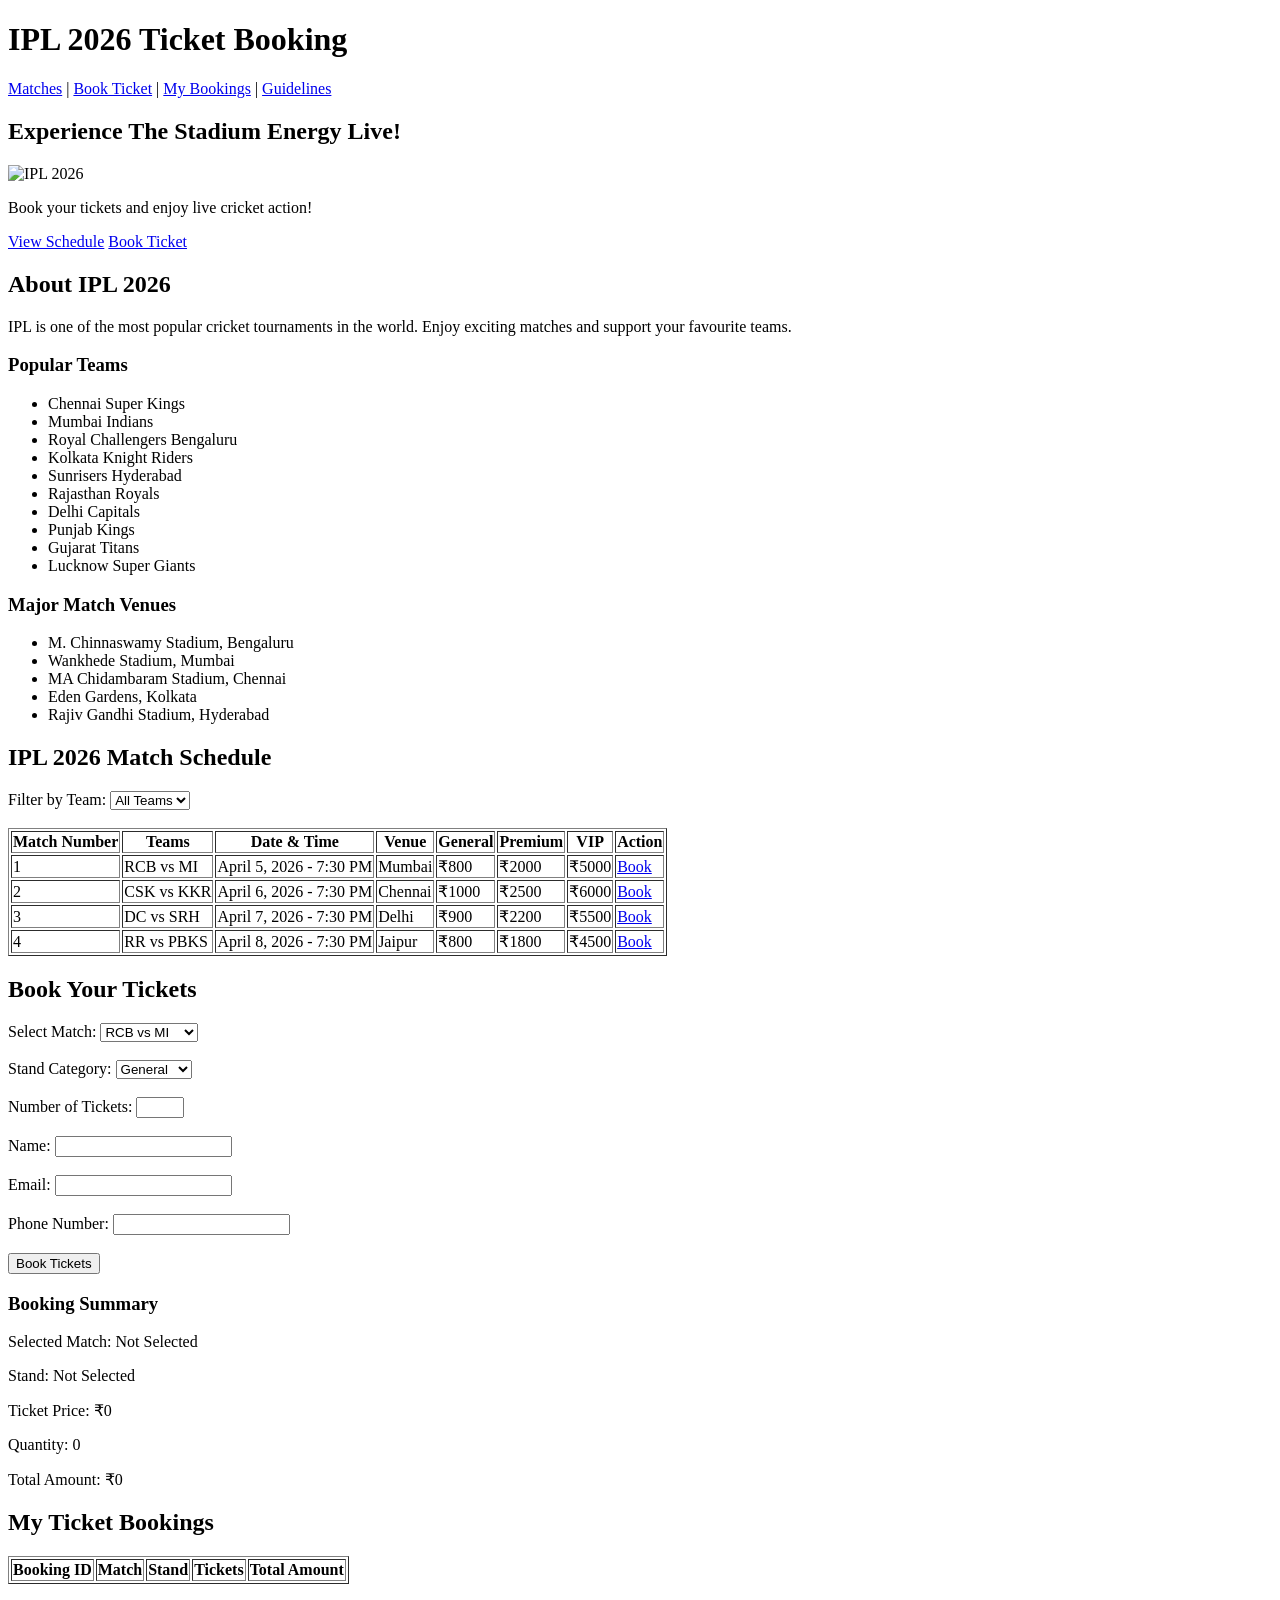
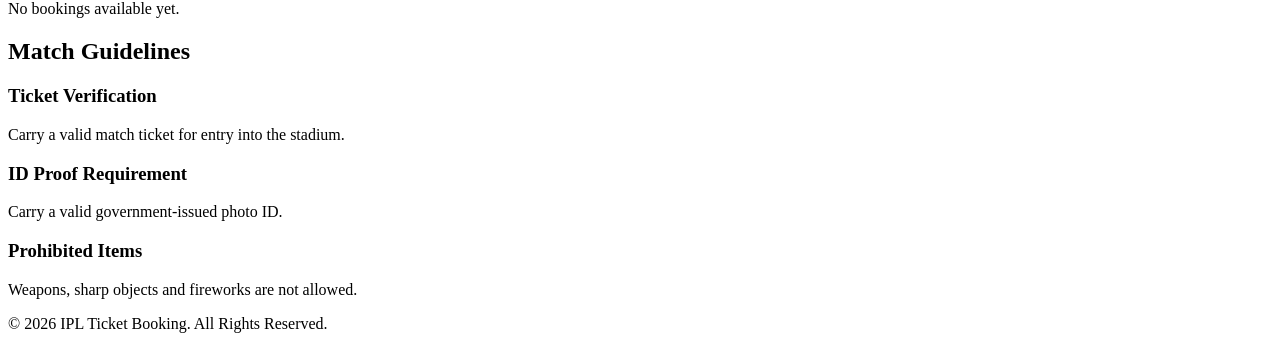
==== IPL ticket booking/index.html @ 263aa755 "WAD Activity 1: IPL Ticket Booking HTML" ====
<!DOCTYPE html>
<html lang="en">

<head>
    <meta charset="UTF-8">
    <meta name="viewport" content="width=device-width, initial-scale=1.0">
    <title>IPL 2026 Ticket Booking</title>
</head>

<body>

    <!-- Navigation Bar -->
    <header>
        <h1>IPL 2026 Ticket Booking</h1>

        <nav>
            <a href="#matches">Matches</a> |
            <a href="#booking">Book Ticket</a> |
            <a href="#mybookings">My Bookings</a> |
            <a href="#guidelines">Guidelines</a>
        </nav>
    </header>

    <main>

        <!-- Hero Section -->
        <section>
            <h2>Experience The Stadium Energy Live!</h2>

            <img src="images/ipl2026.jpg"
                 alt="IPL 2026" width="100%">

            <p>Book your tickets and enjoy live cricket action!</p>

            <a href="#matches">View Schedule</a>
            <a href="#booking">Book Ticket</a>
        </section>

        <!-- About IPL -->
        <section>
            <h2>About IPL 2026</h2>

            <p>
                IPL is one of the most popular cricket tournaments
                in the world. Enjoy exciting matches and support
                your favourite teams.
            </p>

            <h3>Popular Teams</h3>

            <ul>
                <li>Chennai Super Kings</li>
                <li>Mumbai Indians</li>
                <li>Royal Challengers Bengaluru</li>
                <li>Kolkata Knight Riders</li>
                <li>Sunrisers Hyderabad</li>
                <li>Rajasthan Royals</li>
                <li>Delhi Capitals</li>
                <li>Punjab Kings</li>
                <li>Gujarat Titans</li>
                <li>Lucknow Super Giants</li>
            </ul>

            <h3>Major Match Venues</h3>

            <ul>
                <li>M. Chinnaswamy Stadium, Bengaluru</li>
                <li>Wankhede Stadium, Mumbai</li>
                <li>MA Chidambaram Stadium, Chennai</li>
                <li>Eden Gardens, Kolkata</li>
                <li>Rajiv Gandhi Stadium, Hyderabad</li>
            </ul>
        </section>

        <!-- Match Schedule -->
        <section id="matches">
            <h2>IPL 2026 Match Schedule</h2>

            <label>Filter by Team:</label>

            <select>
                <option>All Teams</option>
                <option>RCB</option>
                <option>CSK</option>
                <option>MI</option>
                <option>KKR</option>
                <option>SRH</option>
            </select>

            <br><br>

            <table border="1">

                <tr>
                    <th>Match Number</th>
                    <th>Teams</th>
                    <th>Date & Time</th>
                    <th>Venue</th>
                    <th>General</th>
                    <th>Premium</th>
                    <th>VIP</th>
                    <th>Action</th>
                </tr>

                <tr>
                    <td>1</td>
                    <td>RCB vs MI</td>
                    <td>April 5, 2026 - 7:30 PM</td>
                    <td>Mumbai</td>
                    <td>₹800</td>
                    <td>₹2000</td>
                    <td>₹5000</td>
                    <td><a href="#booking">Book</a></td>
                </tr>

                <tr>
                    <td>2</td>
                    <td>CSK vs KKR</td>
                    <td>April 6, 2026 - 7:30 PM</td>
                    <td>Chennai</td>
                    <td>₹1000</td>
                    <td>₹2500</td>
                    <td>₹6000</td>
                    <td><a href="#booking">Book</a></td>
                </tr>

                <tr>
                    <td>3</td>
                    <td>DC vs SRH</td>
                    <td>April 7, 2026 - 7:30 PM</td>
                    <td>Delhi</td>
                    <td>₹900</td>
                    <td>₹2200</td>
                    <td>₹5500</td>
                    <td><a href="#booking">Book</a></td>
                </tr>

                <tr>
                    <td>4</td>
                    <td>RR vs PBKS</td>
                    <td>April 8, 2026 - 7:30 PM</td>
                    <td>Jaipur</td>
                    <td>₹800</td>
                    <td>₹1800</td>
                    <td>₹4500</td>
                    <td><a href="#booking">Book</a></td>
                </tr>

            </table>
        </section>

        <!-- Booking Form -->
        <section id="booking">
            <h2>Book Your Tickets</h2>

            <form>

                <label for="match">Select Match:</label>

                <select id="match" name="match">
                    <option>RCB vs MI</option>
                    <option>CSK vs KKR</option>
                    <option>DC vs SRH</option>
                    <option>RR vs PBKS</option>
                </select>

                <br><br>

                <label for="stand">Stand Category:</label>

                <select id="stand" name="stand">
                    <option>General</option>
                    <option>Premium</option>
                    <option>VIP</option>
                </select>

                <br><br>

                <label for="quantity">Number of Tickets:</label>
                <input type="number" id="quantity" name="quantity"
                       min="1" max="10">

                <br><br>

                <label for="name">Name:</label>
                <input type="text" id="name" name="name">

                <br><br>

                <label for="email">Email:</label>
                <input type="email" id="email" name="email">

                <br><br>

                <label for="phone">Phone Number:</label>
                <input type="tel" id="phone" name="phone">

                <br><br>

                <button type="submit">Book Tickets</button>

            </form>

            <!-- Booking Summary -->
            <aside>
                <h3>Booking Summary</h3>

                <p>Selected Match: Not Selected</p>
                <p>Stand: Not Selected</p>
                <p>Ticket Price: ₹0</p>
                <p>Quantity: 0</p>
                <p>Total Amount: ₹0</p>
            </aside>

        </section>

        <!-- My Bookings -->
        <section id="mybookings">
            <h2>My Ticket Bookings</h2>

            <table border="1">

                <tr>
                    <th>Booking ID</th>
                    <th>Match</th>
                    <th>Stand</th>
                    <th>Tickets</th>
                    <th>Total Amount</th>
                </tr>

            </table>

            <p>No bookings available yet.</p>
        </section>

        <!-- Guidelines -->
        <section id="guidelines">
            <h2>Match Guidelines</h2>

            <article>
                <h3>Ticket Verification</h3>
                <p>Carry a valid match ticket for entry into the stadium.</p>
            </article>

            <article>
                <h3>ID Proof Requirement</h3>
                <p>Carry a valid government-issued photo ID.</p>
            </article>

            <article>
                <h3>Prohibited Items</h3>
                <p>Weapons, sharp objects and fireworks are not allowed.</p>
            </article>

        </section>

    </main>

    <!-- Footer -->
    <footer>
        <p>&copy; 2026 IPL Ticket Booking. All Rights Reserved.</p>
    </footer>

</body>
</html>
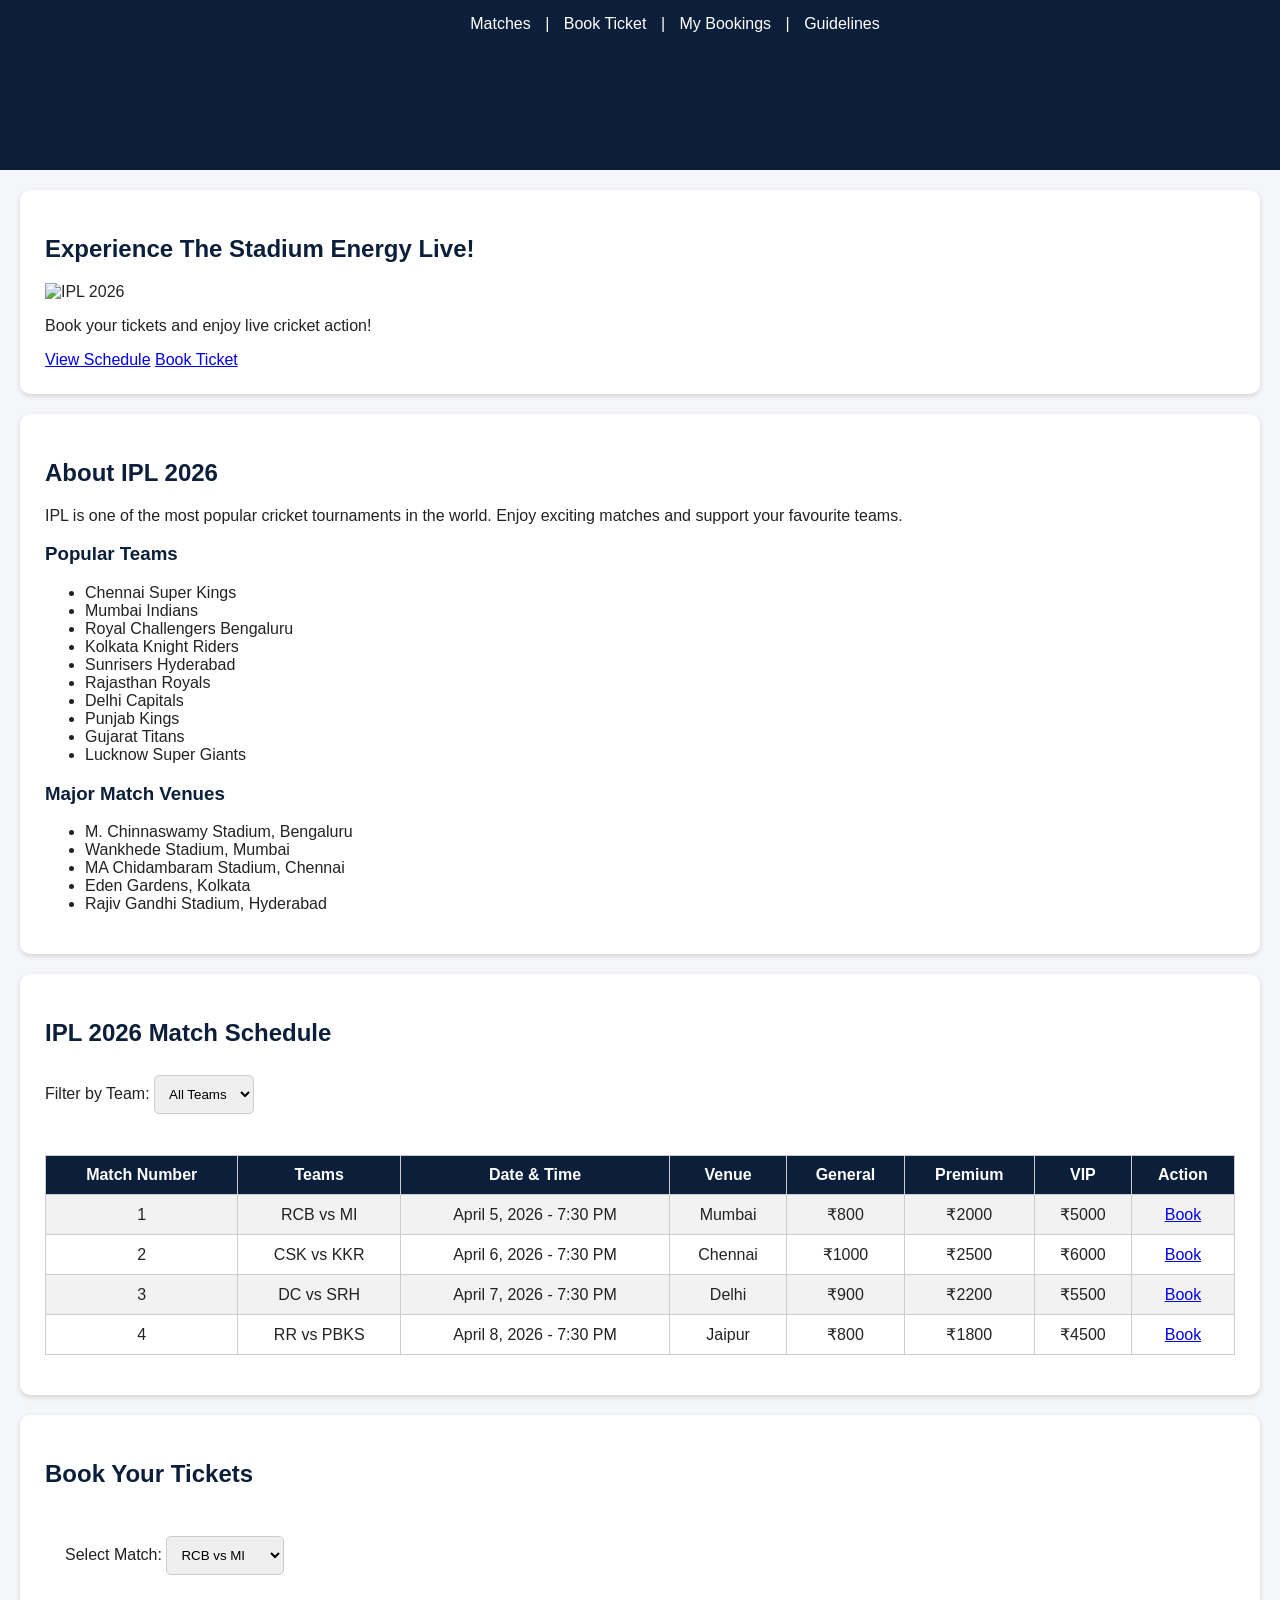
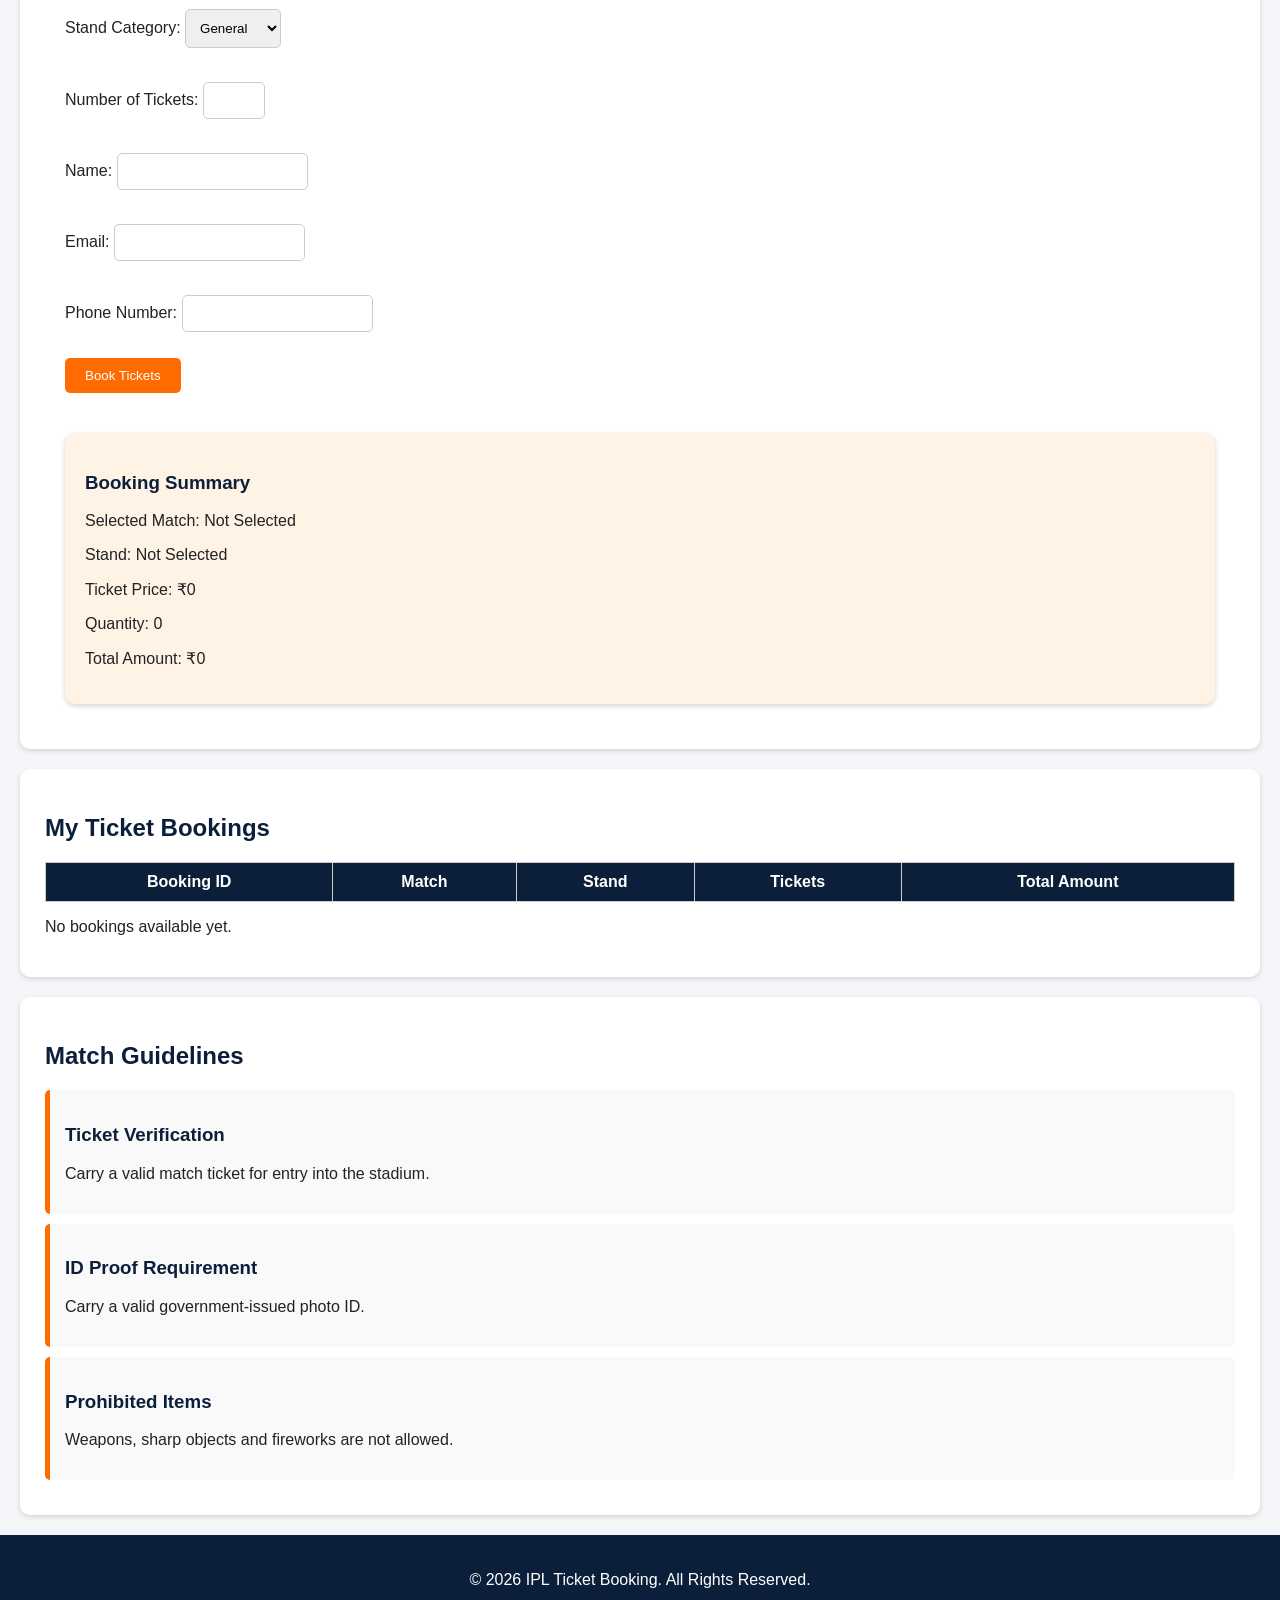
==== commit 06b2aa18: "WAD Activity 2: CSS Styling" ====
--- a/IPL ticket booking/index.html
+++ b/IPL ticket booking/index.html
@@ -7,7 +7,7 @@
     <meta name="viewport" content="width=device-width, initial-scale=1.0">
     <title>IPL 2026 Ticket Booking</title>
 </head>
-
+<link rel="stylesheet" href="styles.css">
 <body>
 
     <!-- Navigation Bar -->
--- a/IPL ticket booking/styles.css
+++ b/IPL ticket booking/styles.css
@@ -0,0 +1,151 @@
+
+/* CSS Variables */
+:root {
+    --primary-color: #0b1f3a;
+    --accent-color: #ff6b00;
+    --background-color: #f4f6f9;
+    --text-color: #222222;
+}
+
+/* Body */
+body {
+    font-family: Arial, sans-serif;
+    background-color: var(--background-color);
+    color: var(--text-color);
+    margin: 0;
+}
+
+/* Header */
+header {
+    background-color: var(--primary-color);
+    color: white;
+    text-align: center;
+    padding: 70px 20px 20px;
+}
+
+/* Navigation */
+nav {
+    background-color: var(--primary-color);
+    padding: 15px;
+    text-align: center;
+    position: fixed;
+    top: 0;
+    width: 100%;
+    z-index: 1000;
+}
+
+nav a {
+    color: white;
+    text-decoration: none;
+    padding: 10px;
+}
+
+nav a:hover {
+    background-color: var(--accent-color);
+    border-radius: 5px;
+}
+
+/* Sections */
+section {
+    background-color: white;
+    padding: 25px;
+    margin: 20px;
+    border-radius: 10px;
+    box-shadow: 0 2px 5px lightgray;
+}
+
+/* Headings */
+h1, h2, h3 {
+    color: var(--primary-color);
+}
+
+/* Hero Section */
+#home {
+    background: linear-gradient(to right, #0b1f3a, #315b91);
+    color: white;
+    text-align: center;
+    padding: 50px;
+}
+
+#home h2 {
+    color: white;
+}
+
+/* Buttons */
+button {
+    background-color: var(--accent-color);
+    color: white;
+    padding: 10px 20px;
+    border: none;
+    border-radius: 5px;
+    cursor: pointer;
+}
+
+button:hover {
+    background-color: #cc5500;
+}
+
+/* Tables */
+table {
+    width: 100%;
+    border-collapse: collapse;
+    margin: 15px 0;
+}
+
+th {
+    background-color: var(--primary-color);
+    color: white;
+}
+
+th, td {
+    border: 1px solid #cccccc;
+    padding: 10px;
+    text-align: center;
+}
+
+tr:nth-child(even) {
+    background-color: #f2f2f2;
+}
+
+/* Forms */
+form {
+    padding: 20px;
+}
+
+input, select {
+    padding: 10px;
+    margin: 8px 0;
+    border: 1px solid #cccccc;
+    border-radius: 5px;
+}
+
+input:focus, select:focus {
+    border-color: var(--accent-color);
+}
+
+/* Booking Summary */
+aside {
+    background-color: #fff3e6;
+    padding: 20px;
+    margin: 20px;
+    border-radius: 10px;
+    box-shadow: 0 2px 5px lightgray;
+}
+
+/* Guidelines */
+article {
+    background-color: #f9f9f9;
+    padding: 15px;
+    margin: 10px 0;
+    border-left: 5px solid var(--accent-color);
+    border-radius: 5px;
+}
+
+/* Footer */
+footer {
+    background-color: var(--primary-color);
+    color: white;
+    text-align: center;
+    padding: 20px;
+    margin-top: 20px;
+}
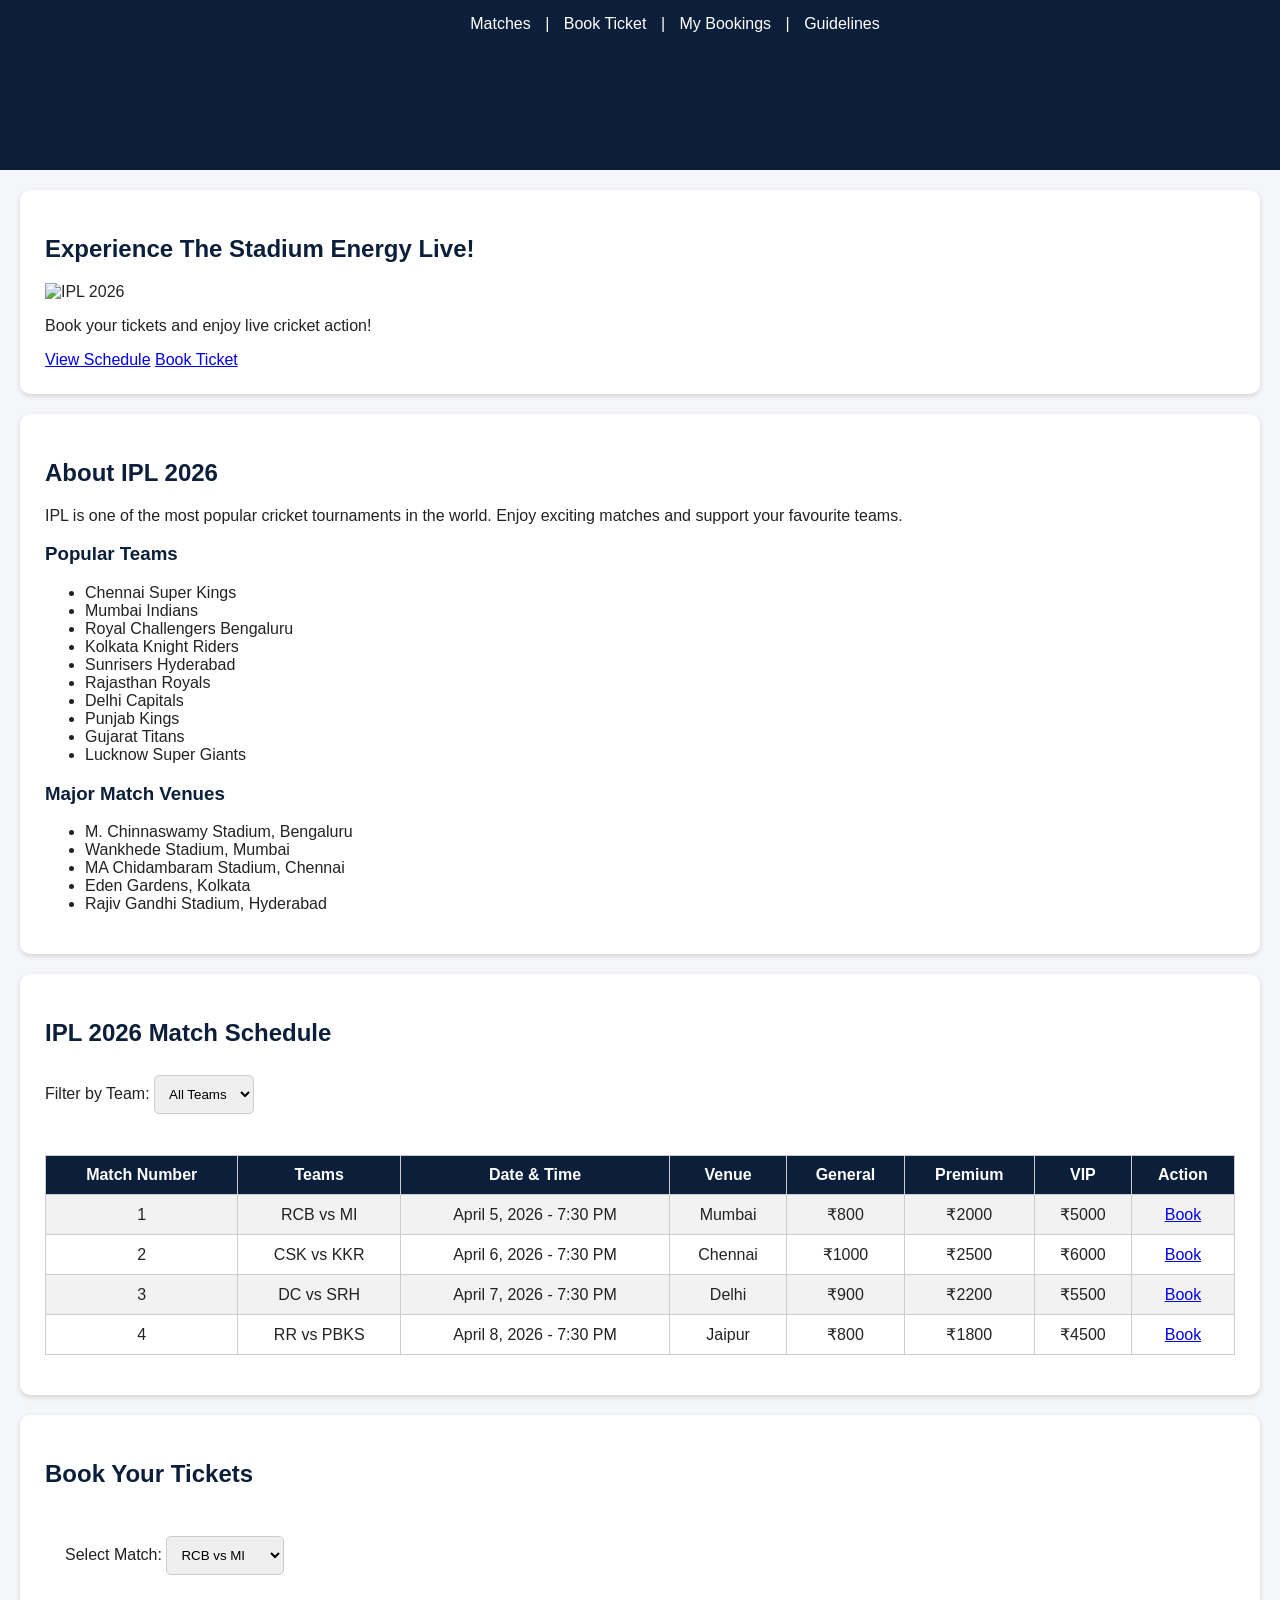
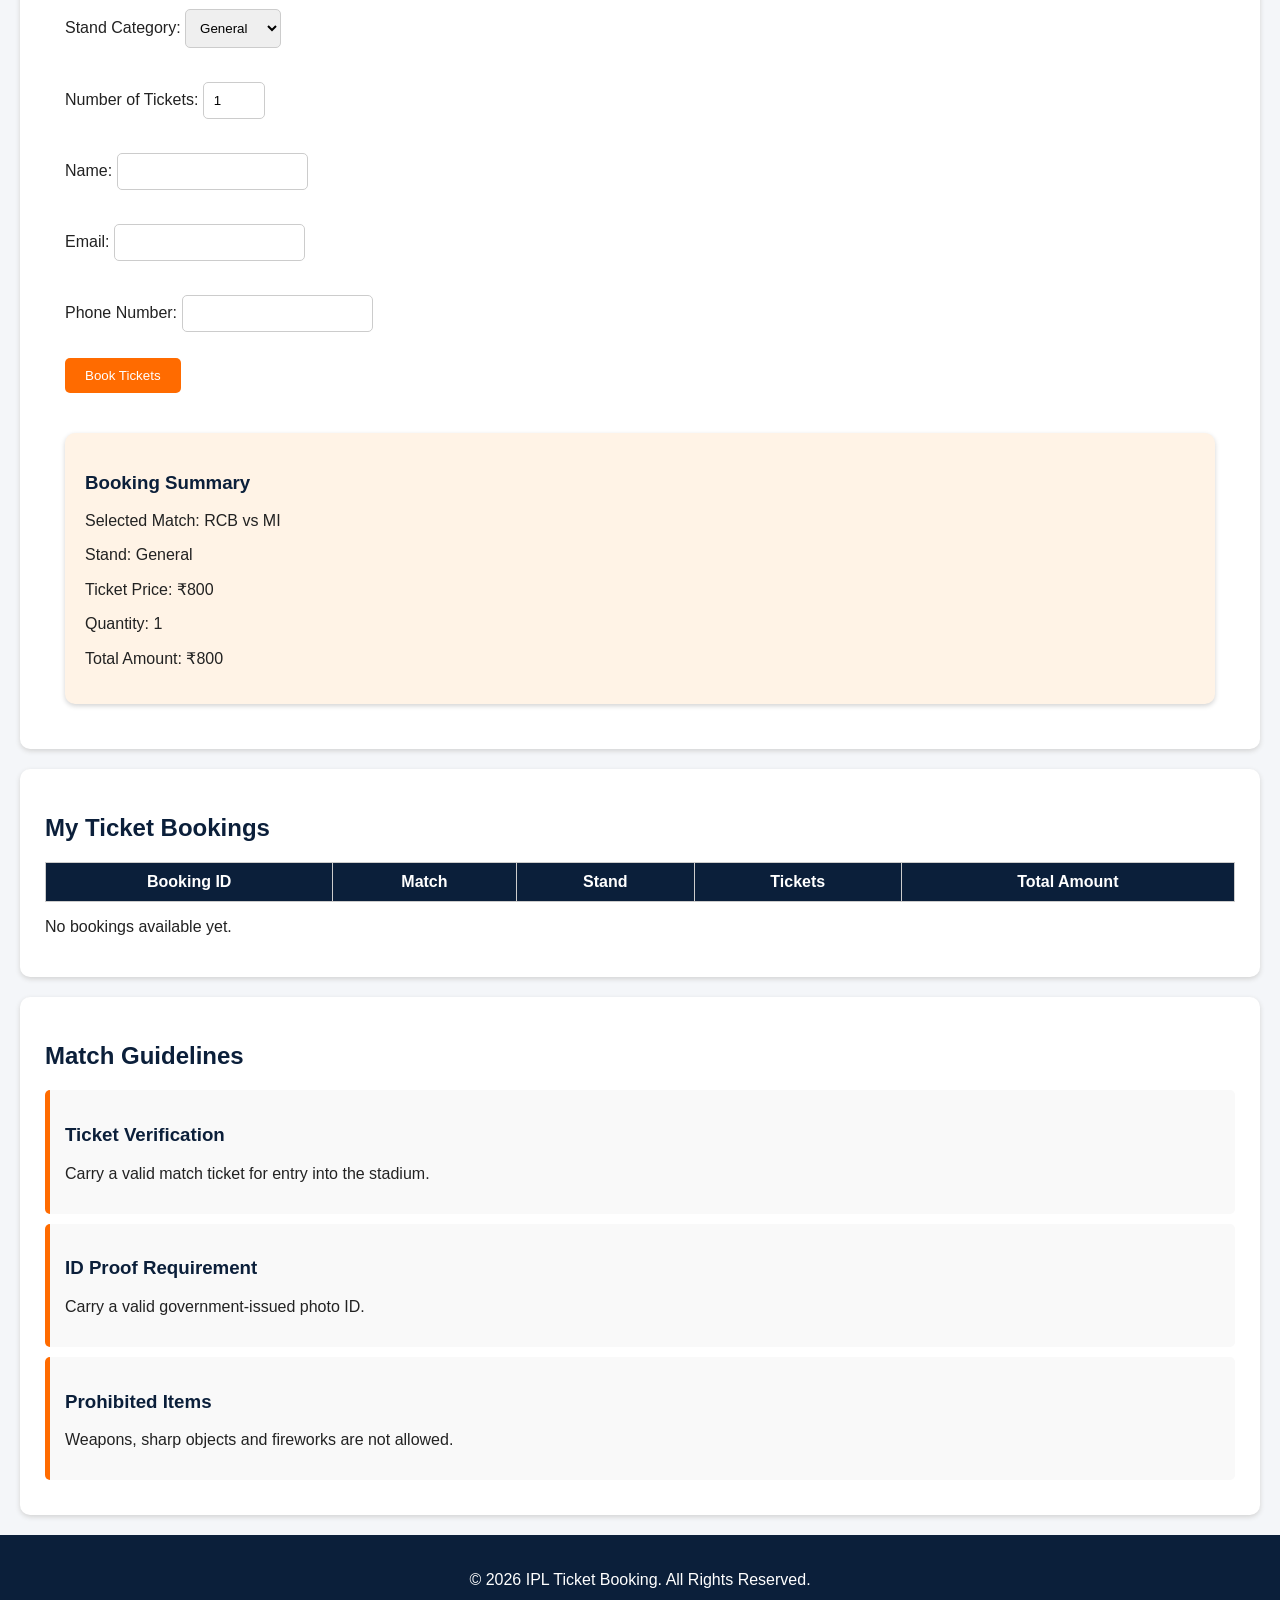
==== commit 41073597: "Activity 7" ====
--- a/IPL ticket booking/index.html
+++ b/IPL ticket booking/index.html
@@ -6,8 +6,9 @@
     <meta charset="UTF-8">
     <meta name="viewport" content="width=device-width, initial-scale=1.0">
     <title>IPL 2026 Ticket Booking</title>
+    <link rel="stylesheet" href="styles.css">
 </head>
-<link rel="stylesheet" href="styles.css">
+
 <body>
 
     <!-- Navigation Bar -->
@@ -16,7 +17,7 @@
 
         <nav>
             <a href="#matches">Matches</a> |
-            <a href="#booking">Book Ticket</a> |
+            <a href="#booking" onclick="scrollToBooking(); return false;">Book Ticket</a> |
             <a href="#mybookings">My Bookings</a> |
             <a href="#guidelines">Guidelines</a>
         </nav>
@@ -34,7 +35,10 @@
             <p>Book your tickets and enjoy live cricket action!</p>
 
             <a href="#matches">View Schedule</a>
-            <a href="#booking">Book Ticket</a>
+
+            <a href="#booking" onclick="scrollToBooking(); return false;">
+                Book Ticket
+            </a>
         </section>
 
         <!-- About IPL -->
@@ -111,7 +115,7 @@
                     <td>₹800</td>
                     <td>₹2000</td>
                     <td>₹5000</td>
-                    <td><a href="#booking">Book</a></td>
+                    <td><a href="#booking" onclick="scrollToBooking(); return false;">Book</a></td>
                 </tr>
 
                 <tr>
@@ -122,7 +126,7 @@
                     <td>₹1000</td>
                     <td>₹2500</td>
                     <td>₹6000</td>
-                    <td><a href="#booking">Book</a></td>
+                    <td><a href="#booking" onclick="scrollToBooking(); return false;">Book</a></td>
                 </tr>
 
                 <tr>
@@ -133,7 +137,7 @@
                     <td>₹900</td>
                     <td>₹2200</td>
                     <td>₹5500</td>
-                    <td><a href="#booking">Book</a></td>
+                    <td><a href="#booking" onclick="scrollToBooking(); return false;">Book</a></td>
                 </tr>
 
                 <tr>
@@ -144,7 +148,7 @@
                     <td>₹800</td>
                     <td>₹1800</td>
                     <td>₹4500</td>
-                    <td><a href="#booking">Book</a></td>
+                    <td><a href="#booking" onclick="scrollToBooking(); return false;">Book</a></td>
                 </tr>
 
             </table>
@@ -158,28 +162,27 @@
 
                 <label for="match">Select Match:</label>
 
-                <select id="match" name="match">
-                    <option>RCB vs MI</option>
-                    <option>CSK vs KKR</option>
-                    <option>DC vs SRH</option>
-                    <option>RR vs PBKS</option>
-                </select>
+              <select id="match" name="match">
+    <option value="RCB vs MI">RCB vs MI</option>
+    <option value="CSK vs KKR">CSK vs KKR</option>
+    <option value="DC vs SRH">DC vs SRH</option>
+    <option value="RR vs PBKS">RR vs PBKS</option>
+</select>
 
                 <br><br>
 
                 <label for="stand">Stand Category:</label>
 
                 <select id="stand" name="stand">
-                    <option>General</option>
-                    <option>Premium</option>
-                    <option>VIP</option>
-                </select>
-
+    <option value="General">General</option>
+    <option value="Premium">Premium</option>
+    <option value="VIP">VIP</option>
+</select>
                 <br><br>
 
                 <label for="quantity">Number of Tickets:</label>
                 <input type="number" id="quantity" name="quantity"
-                       min="1" max="10">
+       min="1" max="10" value="1">
 
                 <br><br>
 
@@ -202,16 +205,16 @@
 
             </form>
 
-            <!-- Booking Summary -->
-            <aside>
-                <h3>Booking Summary</h3>
-
-                <p>Selected Match: Not Selected</p>
-                <p>Stand: Not Selected</p>
-                <p>Ticket Price: ₹0</p>
-                <p>Quantity: 0</p>
-                <p>Total Amount: ₹0</p>
-            </aside>
+          <!-- Booking Summary -->
+<aside>
+    <h3>Booking Summary</h3>
+
+    <p>Selected Match: <span id="summaryMatch">RCB vs MI</span></p>
+    <p>Stand: <span id="summaryStand">General</span></p>
+    <p>Ticket Price: ₹<span id="summaryPrice">800</span></p>
+    <p>Quantity: <span id="summaryQuantity">1</span></p>
+    <p>Total Amount: ₹<span id="summaryTotal">800</span></p>
+</aside>
 
         </section>
 
@@ -262,5 +265,12 @@
         <p>&copy; 2026 IPL Ticket Booking. All Rights Reserved.</p>
     </footer>
 
+    <!-- Toast Notification -->
+    <div id="toast" style="display:none; position:fixed; bottom:20px; right:20px; background:black; color:white; padding:15px; border-radius:5px;">
+    </div>
+
+    <!-- JavaScript -->
+    <script src="app.js"></script>
+
 </body>
 </html>
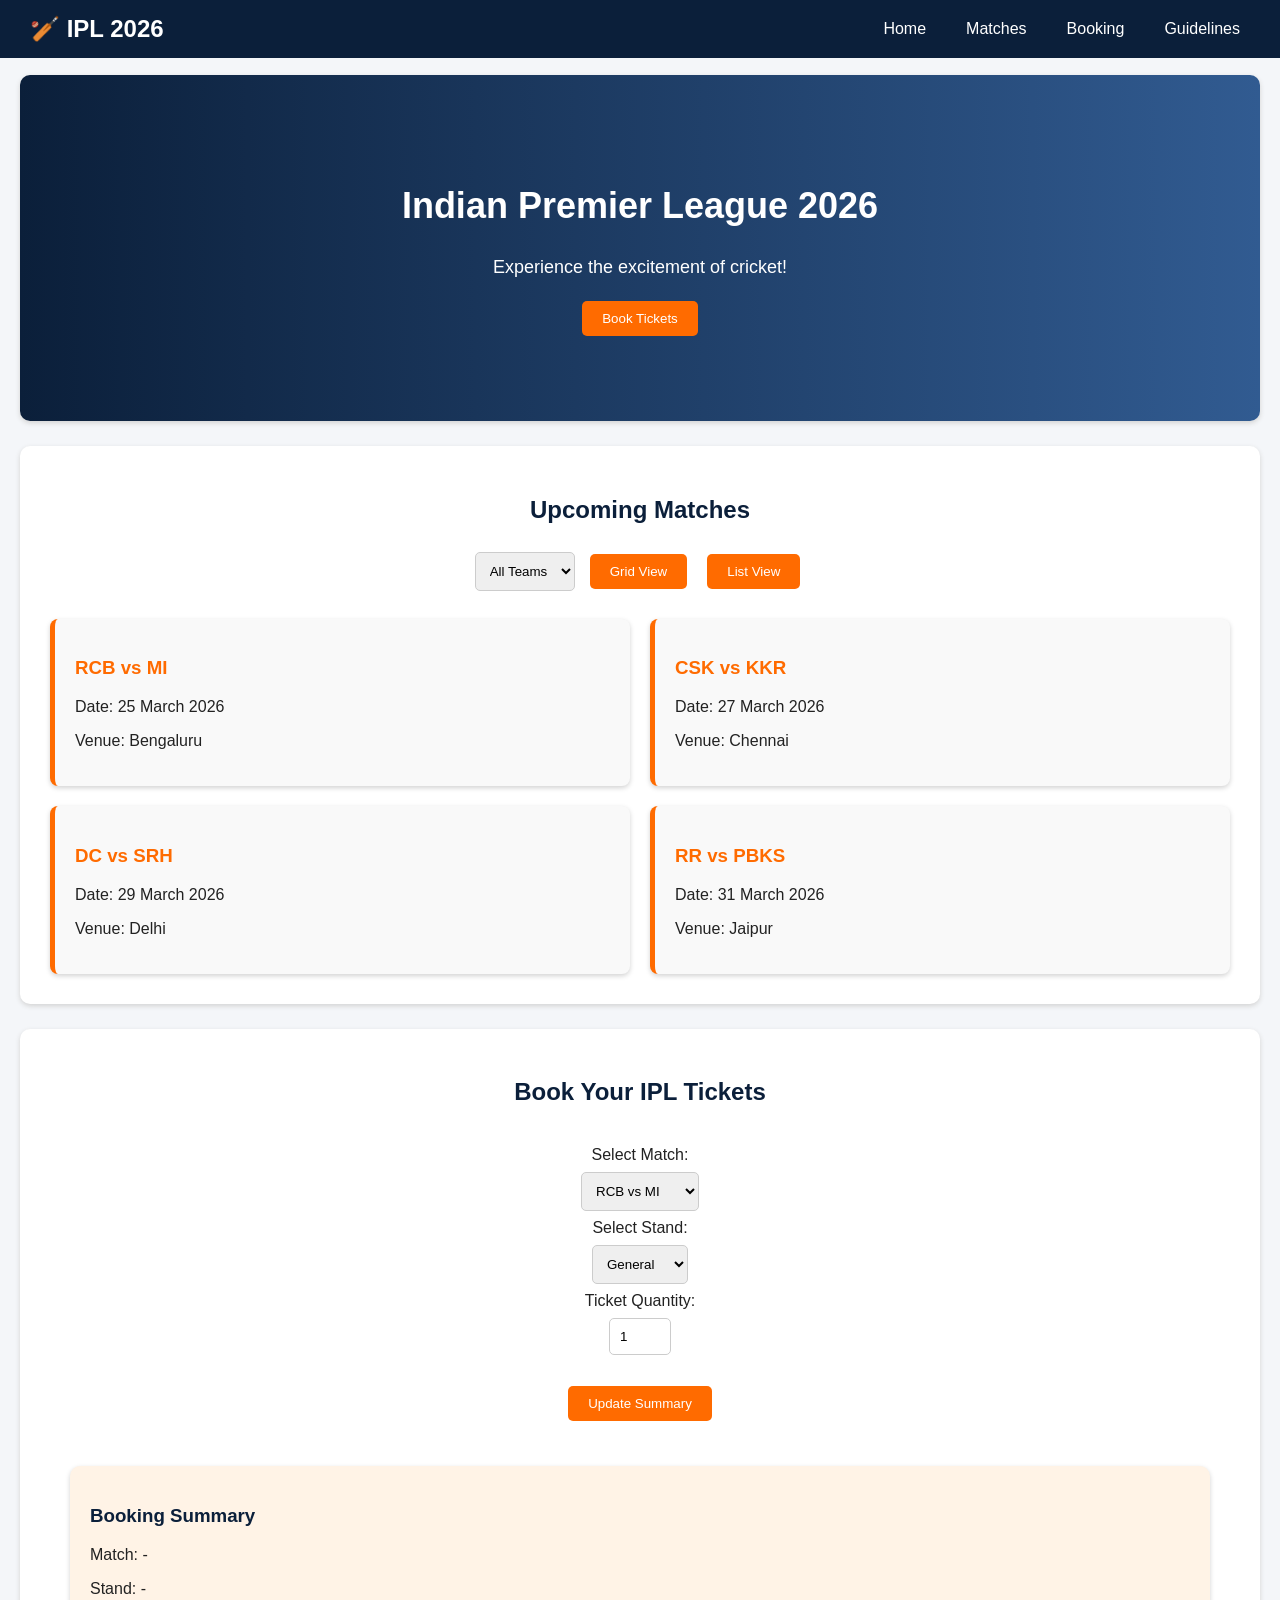
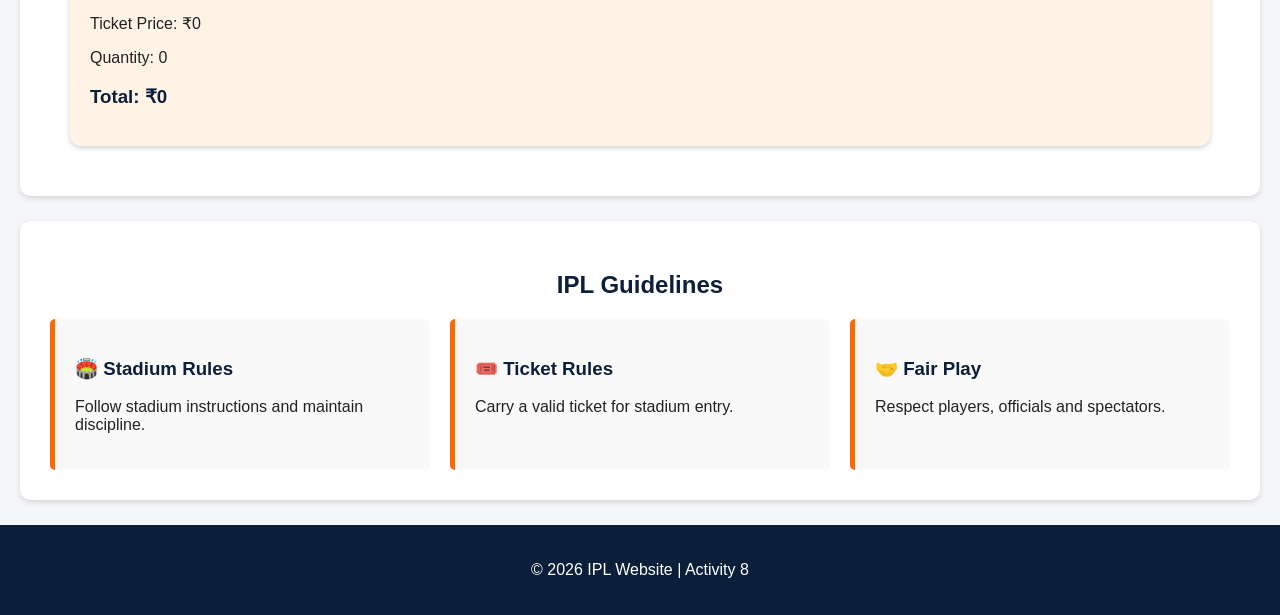
==== commit 1e6ecdea: "Activity 8" ====
--- a/IPL ticket booking/index.html
+++ b/IPL ticket booking/index.html
@@ -1,275 +1,159 @@
 
 <!DOCTYPE html>
 <html lang="en">
-
 <head>
     <meta charset="UTF-8">
     <meta name="viewport" content="width=device-width, initial-scale=1.0">
-    <title>IPL 2026 Ticket Booking</title>
+    <title>IPL 2026 Website</title>
     <link rel="stylesheet" href="styles.css">
 </head>
-
 <body>
 
-    <!-- Navigation Bar -->
+    <!-- Navigation -->
     <header>
-        <h1>IPL 2026 Ticket Booking</h1>
+        <nav class="navbar">
+            <div class="logo">🏏 IPL 2026</div>
 
-        <nav>
-            <a href="#matches">Matches</a> |
-            <a href="#booking" onclick="scrollToBooking(); return false;">Book Ticket</a> |
-            <a href="#mybookings">My Bookings</a> |
-            <a href="#guidelines">Guidelines</a>
+            <button class="menu-toggle" id="menuToggle">☰</button>
+
+            <ul class="nav-links" id="navLinks">
+                <li><a href="#home">Home</a></li>
+                <li><a href="#matches">Matches</a></li>
+                <li><a href="#booking">Booking</a></li>
+                <li><a href="#guidelines">Guidelines</a></li>
+            </ul>
         </nav>
     </header>
 
-    <main>
+    <!-- Home -->
+    <section id="home" class="hero">
+        <h1>Indian Premier League 2026</h1>
+        <p>Experience the excitement of cricket!</p>
+        <button onclick="scrollToBooking()">Book Tickets</button>
+    </section>
 
-        <!-- Hero Section -->
-        <section>
-            <h2>Experience The Stadium Energy Live!</h2>
+    <!-- Match Schedule -->
+    <section id="matches">
+        <h2>Upcoming Matches</h2>
 
-            <img src="images/ipl2026.jpg"
-                 alt="IPL 2026" width="100%">
+        <div class="controls">
+            <select id="teamFilter">
+                <option value="all">All Teams</option>
+                <option value="RCB">RCB</option>
+                <option value="MI">MI</option>
+                <option value="CSK">CSK</option>
+                <option value="KKR">KKR</option>
+                <option value="DC">DC</option>
+                <option value="SRH">SRH</option>
+                <option value="RR">RR</option>
+                <option value="PBKS">PBKS</option>
+            </select>
 
-            <p>Book your tickets and enjoy live cricket action!</p>
+            <button id="gridBtn">Grid View</button>
+            <button id="listBtn">List View</button>
+        </div>
 
-            <a href="#matches">View Schedule</a>
+        <div class="match-grid" id="matchContainer">
 
-            <a href="#booking" onclick="scrollToBooking(); return false;">
-                Book Ticket
-            </a>
-        </section>
+            <div class="match-card" data-teams="RCB MI">
+                <h3>RCB vs MI</h3>
+                <p>Date: 25 March 2026</p>
+                <p>Venue: Bengaluru</p>
+            </div>
 
-        <!-- About IPL -->
-        <section>
-            <h2>About IPL 2026</h2>
+            <div class="match-card" data-teams="CSK KKR">
+                <h3>CSK vs KKR</h3>
+                <p>Date: 27 March 2026</p>
+                <p>Venue: Chennai</p>
+            </div>
 
-            <p>
-                IPL is one of the most popular cricket tournaments
-                in the world. Enjoy exciting matches and support
-                your favourite teams.
-            </p>
+            <div class="match-card" data-teams="DC SRH">
+                <h3>DC vs SRH</h3>
+                <p>Date: 29 March 2026</p>
+                <p>Venue: Delhi</p>
+            </div>
 
-            <h3>Popular Teams</h3>
+            <div class="match-card" data-teams="RR PBKS">
+                <h3>RR vs PBKS</h3>
+                <p>Date: 31 March 2026</p>
+                <p>Venue: Jaipur</p>
+            </div>
 
-            <ul>
-                <li>Chennai Super Kings</li>
-                <li>Mumbai Indians</li>
-                <li>Royal Challengers Bengaluru</li>
-                <li>Kolkata Knight Riders</li>
-                <li>Sunrisers Hyderabad</li>
-                <li>Rajasthan Royals</li>
-                <li>Delhi Capitals</li>
-                <li>Punjab Kings</li>
-                <li>Gujarat Titans</li>
-                <li>Lucknow Super Giants</li>
-            </ul>
+        </div>
+    </section>
 
-            <h3>Major Match Venues</h3>
+    <!-- Booking Form -->
+    <section id="booking">
+        <h2>Book Your IPL Tickets</h2>
 
-            <ul>
-                <li>M. Chinnaswamy Stadium, Bengaluru</li>
-                <li>Wankhede Stadium, Mumbai</li>
-                <li>MA Chidambaram Stadium, Chennai</li>
-                <li>Eden Gardens, Kolkata</li>
-                <li>Rajiv Gandhi Stadium, Hyderabad</li>
-            </ul>
-        </section>
+        <form id="bookingForm">
+            <label for="match">Select Match:</label><br>
+            <select id="match">
+                <option value="RCB vs MI">RCB vs MI</option>
+                <option value="CSK vs KKR">CSK vs KKR</option>
+                <option value="DC vs SRH">DC vs SRH</option>
+                <option value="RR vs PBKS">RR vs PBKS</option>
+            </select>
 
-        <!-- Match Schedule -->
-        <section id="matches">
-            <h2>IPL 2026 Match Schedule</h2>
+            <br>
 
-            <label>Filter by Team:</label>
+            <label for="stand">Select Stand:</label><br>
+            <select id="stand">
+                <option value="General">General</option>
+                <option value="Premium">Premium</option>
+                <option value="VIP">VIP</option>
+            </select>
 
-            <select>
-                <option>All Teams</option>
-                <option>RCB</option>
-                <option>CSK</option>
-                <option>MI</option>
-                <option>KKR</option>
-                <option>SRH</option>
-            </select>
+            <br>
+
+            <label for="quantity">Ticket Quantity:</label><br>
+            <input type="number" id="quantity" min="1" max="10" value="1">
 
             <br><br>
 
-            <table border="1">
+            <button type="button" id="updateBooking">Update Summary</button>
+        </form>
 
-                <tr>
-                    <th>Match Number</th>
-                    <th>Teams</th>
-                    <th>Date & Time</th>
-                    <th>Venue</th>
-                    <th>General</th>
-                    <th>Premium</th>
-                    <th>VIP</th>
-                    <th>Action</th>
-                </tr>
+        <aside>
+            <h3>Booking Summary</h3>
+            <p>Match: <span id="summaryMatch">-</span></p>
+            <p>Stand: <span id="summaryStand">-</span></p>
+            <p>Ticket Price: ₹<span id="summaryPrice">0</span></p>
+            <p>Quantity: <span id="summaryQuantity">0</span></p>
+            <h3>Total: ₹<span id="summaryTotal">0</span></h3>
+        </aside>
+    </section>
 
-                <tr>
-                    <td>1</td>
-                    <td>RCB vs MI</td>
-                    <td>April 5, 2026 - 7:30 PM</td>
-                    <td>Mumbai</td>
-                    <td>₹800</td>
-                    <td>₹2000</td>
-                    <td>₹5000</td>
-                    <td><a href="#booking" onclick="scrollToBooking(); return false;">Book</a></td>
-                </tr>
+    <!-- Guidelines -->
+    <section id="guidelines">
+        <h2>IPL Guidelines</h2>
 
-                <tr>
-                    <td>2</td>
-                    <td>CSK vs KKR</td>
-                    <td>April 6, 2026 - 7:30 PM</td>
-                    <td>Chennai</td>
-                    <td>₹1000</td>
-                    <td>₹2500</td>
-                    <td>₹6000</td>
-                    <td><a href="#booking" onclick="scrollToBooking(); return false;">Book</a></td>
-                </tr>
-
-                <tr>
-                    <td>3</td>
-                    <td>DC vs SRH</td>
-                    <td>April 7, 2026 - 7:30 PM</td>
-                    <td>Delhi</td>
-                    <td>₹900</td>
-                    <td>₹2200</td>
-                    <td>₹5500</td>
-                    <td><a href="#booking" onclick="scrollToBooking(); return false;">Book</a></td>
-                </tr>
-
-                <tr>
-                    <td>4</td>
-                    <td>RR vs PBKS</td>
-                    <td>April 8, 2026 - 7:30 PM</td>
-                    <td>Jaipur</td>
-                    <td>₹800</td>
-                    <td>₹1800</td>
-                    <td>₹4500</td>
-                    <td><a href="#booking" onclick="scrollToBooking(); return false;">Book</a></td>
-                </tr>
-
-            </table>
-        </section>
-
-        <!-- Booking Form -->
-        <section id="booking">
-            <h2>Book Your Tickets</h2>
-
-            <form>
-
-                <label for="match">Select Match:</label>
-
-              <select id="match" name="match">
-    <option value="RCB vs MI">RCB vs MI</option>
-    <option value="CSK vs KKR">CSK vs KKR</option>
-    <option value="DC vs SRH">DC vs SRH</option>
-    <option value="RR vs PBKS">RR vs PBKS</option>
-</select>
-
-                <br><br>
-
-                <label for="stand">Stand Category:</label>
-
-                <select id="stand" name="stand">
-    <option value="General">General</option>
-    <option value="Premium">Premium</option>
-    <option value="VIP">VIP</option>
-</select>
-                <br><br>
-
-                <label for="quantity">Number of Tickets:</label>
-                <input type="number" id="quantity" name="quantity"
-       min="1" max="10" value="1">
-
-                <br><br>
-
-                <label for="name">Name:</label>
-                <input type="text" id="name" name="name">
-
-                <br><br>
-
-                <label for="email">Email:</label>
-                <input type="email" id="email" name="email">
-
-                <br><br>
-
-                <label for="phone">Phone Number:</label>
-                <input type="tel" id="phone" name="phone">
-
-                <br><br>
-
-                <button type="submit">Book Tickets</button>
-
-            </form>
-
-          <!-- Booking Summary -->
-<aside>
-    <h3>Booking Summary</h3>
-
-    <p>Selected Match: <span id="summaryMatch">RCB vs MI</span></p>
-    <p>Stand: <span id="summaryStand">General</span></p>
-    <p>Ticket Price: ₹<span id="summaryPrice">800</span></p>
-    <p>Quantity: <span id="summaryQuantity">1</span></p>
-    <p>Total Amount: ₹<span id="summaryTotal">800</span></p>
-</aside>
-
-        </section>
-
-        <!-- My Bookings -->
-        <section id="mybookings">
-            <h2>My Ticket Bookings</h2>
-
-            <table border="1">
-
-                <tr>
-                    <th>Booking ID</th>
-                    <th>Match</th>
-                    <th>Stand</th>
-                    <th>Tickets</th>
-                    <th>Total Amount</th>
-                </tr>
-
-            </table>
-
-            <p>No bookings available yet.</p>
-        </section>
-
-        <!-- Guidelines -->
-        <section id="guidelines">
-            <h2>Match Guidelines</h2>
-
+        <div class="guidelines-grid">
             <article>
-                <h3>Ticket Verification</h3>
-                <p>Carry a valid match ticket for entry into the stadium.</p>
+                <h3>🏟️ Stadium Rules</h3>
+                <p>Follow stadium instructions and maintain discipline.</p>
             </article>
 
             <article>
-                <h3>ID Proof Requirement</h3>
-                <p>Carry a valid government-issued photo ID.</p>
+                <h3>🎟️ Ticket Rules</h3>
+                <p>Carry a valid ticket for stadium entry.</p>
             </article>
 
             <article>
-                <h3>Prohibited Items</h3>
-                <p>Weapons, sharp objects and fireworks are not allowed.</p>
+                <h3>🤝 Fair Play</h3>
+                <p>Respect players, officials and spectators.</p>
             </article>
+        </div>
+    </section>
 
-        </section>
-
-    </main>
+    <!-- Toast Notification -->
+    <div id="toast" style="display:none;"></div>
 
     <!-- Footer -->
     <footer>
-        <p>&copy; 2026 IPL Ticket Booking. All Rights Reserved.</p>
+        <p>© 2026 IPL Website | Activity 8</p>
     </footer>
 
-    <!-- Toast Notification -->
-    <div id="toast" style="display:none; position:fixed; bottom:20px; right:20px; background:black; color:white; padding:15px; border-radius:5px;">
-    </div>
-
-    <!-- JavaScript -->
     <script src="app.js"></script>
 
 </body>
--- a/IPL ticket booking/styles.css
+++ b/IPL ticket booking/styles.css
@@ -7,7 +7,15 @@
     --text-color: #222222;
 }
 
-/* Body */
+/* General Styling */
+* {
+    box-sizing: border-box;
+}
+
+html {
+    scroll-behavior: smooth;
+}
+
 body {
     font-family: Arial, sans-serif;
     background-color: var(--background-color);
@@ -15,130 +23,184 @@
     margin: 0;
 }
 
-/* Header */
-header {
+/* Navigation using Flexbox */
+.navbar {
     background-color: var(--primary-color);
-    color: white;
-    text-align: center;
-    padding: 70px 20px 20px;
-}
-
-/* Navigation */
-nav {
-    background-color: var(--primary-color);
-    padding: 15px;
-    text-align: center;
+    display: flex;
+    justify-content: space-between;
+    align-items: center;
+    padding: 15px 30px;
     position: fixed;
     top: 0;
     width: 100%;
     z-index: 1000;
 }
 
-nav a {
+.logo {
+    color: white;
+    font-size: 24px;
+    font-weight: bold;
+}
+
+.nav-links {
+    display: flex;
+    gap: 20px;
+    list-style: none;
+    margin: 0;
+}
+
+.nav-links a {
     color: white;
     text-decoration: none;
     padding: 10px;
 }
 
-nav a:hover {
+.nav-links a:hover {
     background-color: var(--accent-color);
     border-radius: 5px;
+}
+
+/* Hamburger Menu */
+.menu-toggle {
+    display: none;
+    font-size: 24px;
 }
 
 /* Sections */
 section {
     background-color: white;
-    padding: 25px;
+    padding: 30px;
+    margin: 25px 20px;
+    border-radius: 10px;
+    box-shadow: 0 2px 5px lightgray;
+    scroll-margin-top: 75px;
+}
+
+h1, h2, h3 {
+    color: var(--primary-color);
+}
+
+h2 {
+    text-align: center;
+}
+
+/* Hero Section */
+.hero {
+    background: linear-gradient(to right, #0b1f3a, #315b91);
+    color: white;
+    text-align: center;
+    padding: 80px 20px;
+    margin-top: 75px;
+}
+
+.hero h1 {
+    color: white;
+    font-size: 36px;
+}
+
+.hero p {
+    font-size: 18px;
+}
+
+/* Buttons */
+button {
+    background-color: var(--accent-color);
+    color: white;
+    padding: 10px 20px;
+    border: none;
+    border-radius: 5px;
+    cursor: pointer;
+    margin: 5px;
+}
+
+button:hover {
+    background-color: #cc5500;
+}
+
+/* Match Controls */
+.controls {
+    display: flex;
+    justify-content: center;
+    align-items: center;
+    flex-wrap: wrap;
+    gap: 10px;
+    margin: 20px 0;
+}
+
+select, input {
+    padding: 10px;
+    margin: 8px 0;
+    border: 1px solid #cccccc;
+    border-radius: 5px;
+}
+
+/* Match Cards using CSS Grid */
+.match-grid {
+    display: grid;
+    grid-template-columns: repeat(2, 1fr);
+    gap: 20px;
+}
+
+.match-card {
+    background-color: #f9f9f9;
+    border-left: 5px solid var(--accent-color);
+    padding: 20px;
+    border-radius: 8px;
+    box-shadow: 0 2px 5px lightgray;
+}
+
+.match-card h3 {
+    color: var(--accent-color);
+}
+
+/* List View */
+.match-grid.list-view {
+    display: flex;
+    flex-direction: column;
+}
+
+.match-grid.list-view .match-card {
+    width: 100%;
+}
+
+/* Booking Form */
+form {
+    padding: 20px;
+    text-align: center;
+}
+
+aside {
+    background-color: #fff3e6;
+    padding: 20px;
     margin: 20px;
     border-radius: 10px;
     box-shadow: 0 2px 5px lightgray;
 }
 
-/* Headings */
-h1, h2, h3 {
-    color: var(--primary-color);
-}
-
-/* Hero Section */
-#home {
-    background: linear-gradient(to right, #0b1f3a, #315b91);
-    color: white;
-    text-align: center;
-    padding: 50px;
-}
-
-#home h2 {
-    color: white;
-}
-
-/* Buttons */
-button {
-    background-color: var(--accent-color);
-    color: white;
-    padding: 10px 20px;
-    border: none;
-    border-radius: 5px;
-    cursor: pointer;
-}
-
-button:hover {
-    background-color: #cc5500;
-}
-
-/* Tables */
-table {
-    width: 100%;
-    border-collapse: collapse;
-    margin: 15px 0;
-}
-
-th {
-    background-color: var(--primary-color);
-    color: white;
-}
-
-th, td {
-    border: 1px solid #cccccc;
-    padding: 10px;
-    text-align: center;
-}
-
-tr:nth-child(even) {
-    background-color: #f2f2f2;
-}
-
-/* Forms */
-form {
-    padding: 20px;
-}
-
-input, select {
-    padding: 10px;
-    margin: 8px 0;
-    border: 1px solid #cccccc;
-    border-radius: 5px;
-}
-
-input:focus, select:focus {
-    border-color: var(--accent-color);
-}
-
-/* Booking Summary */
-aside {
-    background-color: #fff3e6;
-    padding: 20px;
-    margin: 20px;
-    border-radius: 10px;
-    box-shadow: 0 2px 5px lightgray;
-}
-
-/* Guidelines */
+/* Guidelines using CSS Grid */
+.guidelines-grid {
+    display: grid;
+    grid-template-columns: repeat(3, 1fr);
+    gap: 20px;
+}
+
 article {
     background-color: #f9f9f9;
-    padding: 15px;
-    margin: 10px 0;
+    padding: 20px;
     border-left: 5px solid var(--accent-color);
     border-radius: 5px;
+}
+
+/* Toast */
+#toast {
+    position: fixed;
+    bottom: 20px;
+    right: 20px;
+    background-color: var(--primary-color);
+    color: white;
+    padding: 15px 25px;
+    border-radius: 5px;
+    z-index: 2000;
 }
 
 /* Footer */
@@ -147,5 +209,74 @@
     color: white;
     text-align: center;
     padding: 20px;
-    margin-top: 20px;
-}
+}
+
+/* Tablet Responsive Layout */
+@media screen and (max-width: 768px) {
+
+    .match-grid {
+        grid-template-columns: 1fr;
+    }
+
+    .guidelines-grid {
+        grid-template-columns: repeat(2, 1fr);
+    }
+
+    .navbar {
+        padding: 15px;
+    }
+
+    .logo {
+        font-size: 20px;
+    }
+}
+
+/* Mobile Responsive Layout */
+@media screen and (max-width: 600px) {
+
+    .navbar {
+        flex-wrap: wrap;
+    }
+
+    .menu-toggle {
+        display: block;
+    }
+
+    .nav-links {
+        display: none;
+        flex-direction: column;
+        width: 100%;
+        text-align: center;
+        padding: 15px 0;
+    }
+
+    .nav-links.active {
+        display: flex;
+    }
+
+    .match-grid {
+        grid-template-columns: 1fr;
+    }
+
+    .guidelines-grid {
+        grid-template-columns: 1fr;
+    }
+
+    .hero h1 {
+        font-size: 25px;
+    }
+
+    section {
+        margin: 15px 10px;
+        padding: 20px;
+    }
+
+    .controls {
+        flex-direction: column;
+    }
+
+    .controls select,
+    .controls button {
+        width: 100%;
+    }
+}
